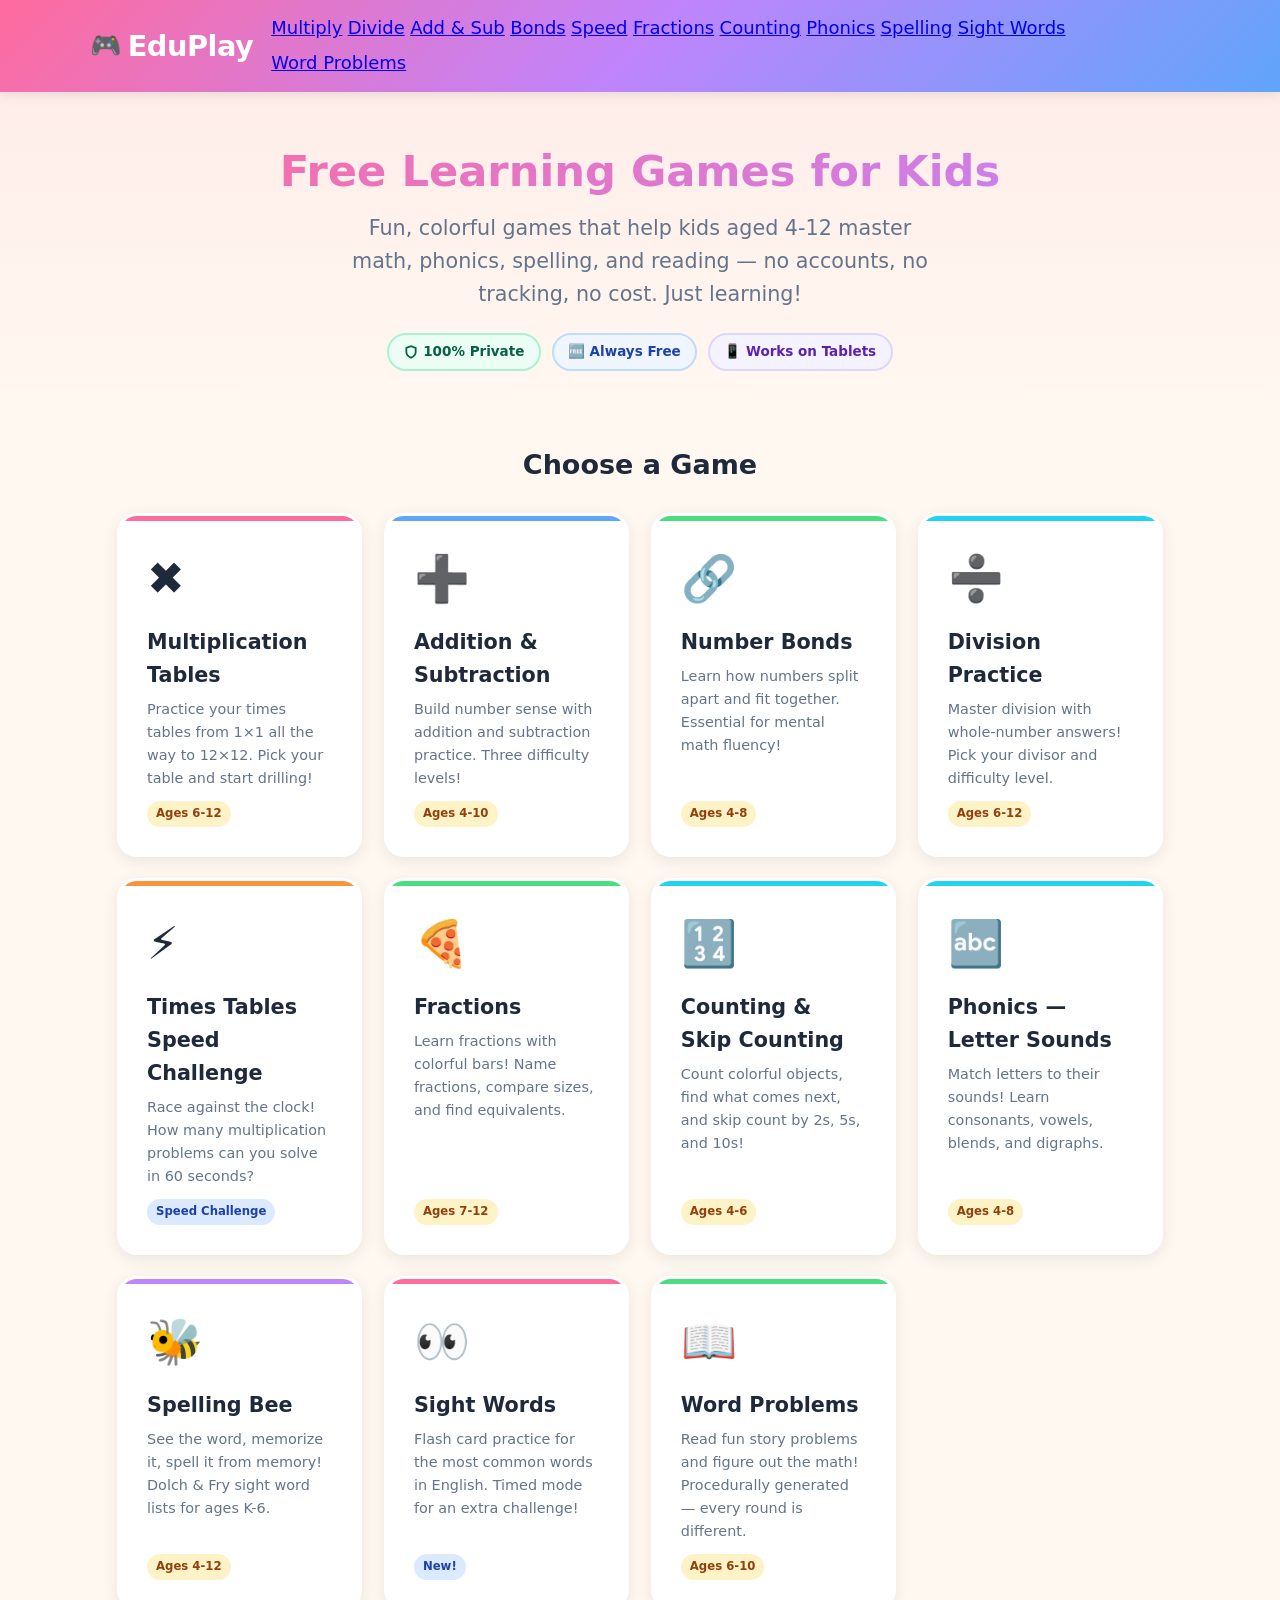
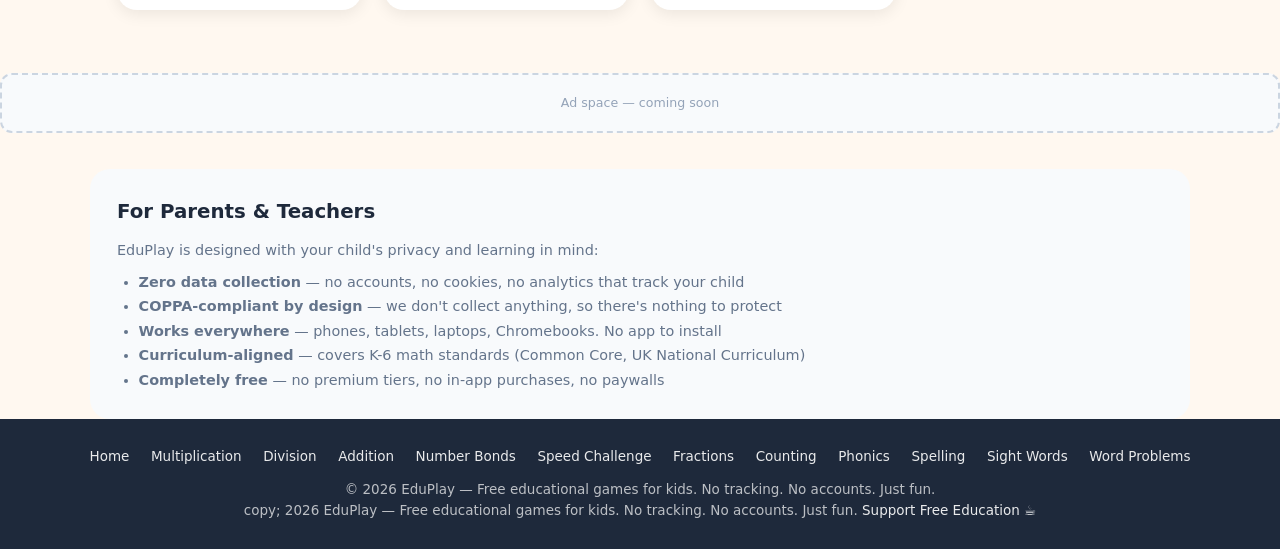
==== index.html @ c503e466 "Add GoatCounter analytics tracking to all 12 pages" ====
<!DOCTYPE html>
<html lang="en">
<head>
  <meta charset="UTF-8">
  <meta name="viewport" content="width=device-width, initial-scale=1.0">
  <title>EduPlay — Free Math Games for Kids | No Tracking, No Accounts</title>
  <meta name="description" content="Free educational games for kids ages 4-12. Math, phonics, spelling, sight words &amp; more. No accounts, no tracking, no ads — 100% private and COPPA-safe.">
  <meta name="keywords" content="math games, kids math, multiplication games, addition games, number bonds, phonics games, spelling games, sight words, free educational games, COPPA safe, no tracking">
  <meta property="og:title" content="EduPlay — Free Math Games for Kids">
  <meta property="og:description" content="Fun, free math games for ages 4-12. No accounts, no tracking. Just learning!">
  <meta property="og:type" content="website">
  <meta property="og:url" content="https://dannycranmer.github.io/eduplay/">
  <link rel="icon" type="image/svg+xml" href="favicon.svg">
  <link rel="canonical" href="https://dannycranmer.github.io/eduplay/">
  <link rel="stylesheet" href="css/style.css">
  <script type="application/ld+json">
  {
    "@context": "https://schema.org",
    "@type": "WebApplication",
    "name": "EduPlay",
    "description": "Free educational math games for kids ages 4-12. No tracking, no accounts.",
    "url": "https://dannycranmer.github.io/eduplay/",
    "applicationCategory": "EducationalApplication",
    "audience": {
      "@type": "EducationalAudience",
      "educationalRole": "student",
      "suggestedMinAge": 4,
      "suggestedMaxAge": 12
    },
    "offers": {
      "@type": "Offer",
      "price": "0",
      "priceCurrency": "USD"
    },
    "isAccessibleForFree": true
  }
  </script>
</head>
<body>
  <header>
    <div class="nav-inner">
      <a href="index.html" class="logo"><span class="logo-icon">🎮</span> EduPlay</a>
      <button class="hamburger" aria-label="Menu">
        <span></span><span></span><span></span>
      </button>
      <div class="nav-links">
        <a href="multiplication.html">Multiply</a>
        <a href="division.html">Divide</a>
        <a href="addition.html">Add &amp; Sub</a>
        <a href="number-bonds.html">Bonds</a>
        <a href="times-tables.html">Speed</a>
        <a href="fractions.html">Fractions</a>
        <a href="counting.html">Counting</a>
        <a href="phonics.html">Phonics</a>
        <a href="spelling.html">Spelling</a>
        <a href="sight-words.html">Sight Words</a>
        <a href="word-problems.html">Word Problems</a>
      </div>
    </div>
  </header>

  <main>
    <section class="hero">
      <h1>Free Learning Games for Kids</h1>
      <p>Fun, colorful games that help kids aged 4-12 master math, phonics, spelling, and reading — no accounts, no tracking, no cost. Just learning!</p>
      <div class="hero-badges">
        <span class="badge badge-green">
          <svg width="14" height="14" viewBox="0 0 24 24" fill="none" stroke="currentColor" stroke-width="3" stroke-linecap="round"><path d="M12 22s8-4 8-10V5l-8-3-8 3v7c0 6 8 10 8 10z"/></svg>
          100% Private
        </span>
        <span class="badge badge-blue">🆓 Always Free</span>
        <span class="badge badge-purple">📱 Works on Tablets</span>
      </div>
    </section>

    <section class="section">
      <h2 class="section-title">Choose a Game</h2>
      <div class="game-grid">
        <a href="multiplication.html" class="game-card" data-color="pink">
          <div class="game-card-icon">✖️</div>
          <h3>Multiplication Tables</h3>
          <p>Practice your times tables from 1×1 all the way to 12×12. Pick your table and start drilling!</p>
          <span class="game-card-tag tag-ages">Ages 6-12</span>
        </a>
        <a href="addition.html" class="game-card" data-color="blue">
          <div class="game-card-icon">➕</div>
          <h3>Addition &amp; Subtraction</h3>
          <p>Build number sense with addition and subtraction practice. Three difficulty levels!</p>
          <span class="game-card-tag tag-ages">Ages 4-10</span>
        </a>
        <a href="number-bonds.html" class="game-card" data-color="green">
          <div class="game-card-icon">🔗</div>
          <h3>Number Bonds</h3>
          <p>Learn how numbers split apart and fit together. Essential for mental math fluency!</p>
          <span class="game-card-tag tag-ages">Ages 4-8</span>
        </a>
        <a href="division.html" class="game-card" data-color="cyan">
          <div class="game-card-icon">➗</div>
          <h3>Division Practice</h3>
          <p>Master division with whole-number answers! Pick your divisor and difficulty level.</p>
          <span class="game-card-tag tag-ages">Ages 6-12</span>
        </a>
        <a href="times-tables.html" class="game-card" data-color="orange">
          <div class="game-card-icon">⚡</div>
          <h3>Times Tables Speed Challenge</h3>
          <p>Race against the clock! How many multiplication problems can you solve in 60 seconds?</p>
          <span class="game-card-tag tag-new">Speed Challenge</span>
        </a>
        <a href="fractions.html" class="game-card" data-color="green">
          <div class="game-card-icon">🍕</div>
          <h3>Fractions</h3>
          <p>Learn fractions with colorful bars! Name fractions, compare sizes, and find equivalents.</p>
          <span class="game-card-tag tag-ages">Ages 7-12</span>
        </a>
        <a href="counting.html" class="game-card" data-color="cyan">
          <div class="game-card-icon">🔢</div>
          <h3>Counting &amp; Skip Counting</h3>
          <p>Count colorful objects, find what comes next, and skip count by 2s, 5s, and 10s!</p>
          <span class="game-card-tag tag-ages">Ages 4-6</span>
        </a>
        <a href="phonics.html" class="game-card" data-color="cyan">
          <div class="game-card-icon">🔤</div>
          <h3>Phonics — Letter Sounds</h3>
          <p>Match letters to their sounds! Learn consonants, vowels, blends, and digraphs.</p>
          <span class="game-card-tag tag-ages">Ages 4-8</span>
        </a>
        <a href="spelling.html" class="game-card" data-color="purple">
          <div class="game-card-icon">🐝</div>
          <h3>Spelling Bee</h3>
          <p>See the word, memorize it, spell it from memory! Dolch &amp; Fry sight word lists for ages K-6.</p>
          <span class="game-card-tag tag-ages">Ages 4-12</span>
        </a>
        <a href="sight-words.html" class="game-card" data-color="pink">
          <div class="game-card-icon">👀</div>
          <h3>Sight Words</h3>
          <p>Flash card practice for the most common words in English. Timed mode for an extra challenge!</p>
          <span class="game-card-tag tag-new">New!</span>
        </a>
        <a href="word-problems.html" class="game-card" data-color="green">
          <div class="game-card-icon">📖</div>
          <h3>Word Problems</h3>
          <p>Read fun story problems and figure out the math! Procedurally generated — every round is different.</p>
          <span class="game-card-tag tag-ages">Ages 6-10</span>
        </a>
      </div>
    </section>

    <div class="ad-placeholder">Ad space — coming soon</div>

    <section class="section parent-info">
      <h2>For Parents &amp; Teachers</h2>
      <p>EduPlay is designed with your child's privacy and learning in mind:</p>
      <ul>
        <li><strong>Zero data collection</strong> — no accounts, no cookies, no analytics that track your child</li>
        <li><strong>COPPA-compliant by design</strong> — we don't collect anything, so there's nothing to protect</li>
        <li><strong>Works everywhere</strong> — phones, tablets, laptops, Chromebooks. No app to install</li>
        <li><strong>Curriculum-aligned</strong> — covers K-6 math standards (Common Core, UK National Curriculum)</li>
        <li><strong>Completely free</strong> — no premium tiers, no in-app purchases, no paywalls</li>
      </ul>
    </section>
  </main>

  <footer>
    <div class="footer-links">
      <a href="index.html">Home</a>
      <a href="multiplication.html">Multiplication</a>
      <a href="division.html">Division</a>
      <a href="addition.html">Addition</a>
      <a href="number-bonds.html">Number Bonds</a>
      <a href="times-tables.html">Speed Challenge</a>
      <a href="fractions.html">Fractions</a>
      <a href="counting.html">Counting</a>
      <a href="phonics.html">Phonics</a>
      <a href="spelling.html">Spelling</a>
      <a href="sight-words.html">Sight Words</a>
      <a href="word-problems.html">Word Problems</a>
    </div>
    <p><p>&copy; 2026 EduPlay — Free educational games for kids. No tracking. No accounts. Just fun.</p>copy; 2026 EduPlay — Free educational games for kids. No tracking. No accounts. Just fun. <a href="https://buymeacoffee.com/dairylea" target="_blank" rel="noopener">Support Free Education ☕</a></p>
  </footer>

  <script src="js/common.js"></script>
  <script data-goatcounter="https://dairylea.goatcounter.com/count" async src="//gc.zgo.at/count.js"></script>
</body>
</html>
---- css/style.css ----
/* EduPlay — Bright, playful kid-friendly theme */
:root {
  --pink: #FF6B9D;
  --purple: #C084FC;
  --blue: #60A5FA;
  --cyan: #22D3EE;
  --green: #4ADE80;
  --yellow: #FACC15;
  --orange: #FB923C;
  --red: #F87171;
  --bg: #FFF8F0;
  --card-bg: #FFFFFF;
  --text: #1E293B;
  --text-light: #64748B;
  --shadow: 0 4px 16px rgba(0,0,0,0.08);
  --shadow-hover: 0 8px 24px rgba(0,0,0,0.14);
  --radius: 20px;
  --radius-sm: 12px;
}

*, *::before, *::after { box-sizing: border-box; margin: 0; padding: 0; }

html { font-size: 18px; scroll-behavior: smooth; }

body {
  font-family: 'Nunito', 'Segoe UI', system-ui, -apple-system, sans-serif;
  background: var(--bg);
  color: var(--text);
  line-height: 1.6;
  min-height: 100vh;
  display: flex;
  flex-direction: column;
  -webkit-text-size-adjust: 100%;
}

/* ===== HEADER / NAV ===== */
header {
  background: linear-gradient(135deg, var(--pink), var(--purple), var(--blue));
  padding: 0.8rem 1.5rem;
  position: sticky;
  top: 0;
  z-index: 100;
  box-shadow: 0 2px 12px rgba(0,0,0,0.1);
}

.nav-inner {
  max-width: 1100px;
  margin: 0 auto;
  display: flex;
  align-items: center;
  justify-content: space-between;
  gap: 1rem;
}

.logo {
  font-size: 1.6rem;
  font-weight: 800;
  color: #fff;
  text-decoration: none;
  letter-spacing: -0.5px;
  display: flex;
  align-items: center;
  gap: 0.4rem;
}

.logo-icon { font-size: 1.4rem; }

nav a {
  color: rgba(255,255,255,0.9);
  text-decoration: none;
  font-weight: 700;
  font-size: 0.9rem;
  padding: 0.4rem 0.8rem;
  border-radius: var(--radius-sm);
  transition: background 0.2s, color 0.2s;
}

nav a:hover, nav a.active {
  background: rgba(255,255,255,0.2);
  color: #fff;
}

.nav-links { display: flex; gap: 0.3rem; flex-wrap: wrap; }

/* Mobile hamburger */
.hamburger { display: none; background: none; border: none; cursor: pointer; padding: 0.5rem; }
.hamburger span { display: block; width: 26px; height: 3px; background: #fff; border-radius: 3px; margin: 5px 0; transition: 0.3s; }

/* ===== PRIVACY BADGE ===== */
.privacy-badge {
  display: inline-flex;
  align-items: center;
  gap: 0.4rem;
  background: #ECFDF5;
  color: #065F46;
  font-size: 0.75rem;
  font-weight: 700;
  padding: 0.3rem 0.8rem;
  border-radius: 999px;
  border: 2px solid #A7F3D0;
}

.privacy-badge svg { width: 16px; height: 16px; }

/* ===== HERO ===== */
.hero {
  text-align: center;
  padding: 3rem 1.5rem 2rem;
  background: linear-gradient(180deg, rgba(255,107,157,0.08) 0%, transparent 100%);
}

.hero h1 {
  font-size: 2.4rem;
  font-weight: 900;
  line-height: 1.2;
  margin-bottom: 0.8rem;
  background: linear-gradient(135deg, var(--pink), var(--purple));
  -webkit-background-clip: text;
  -webkit-text-fill-color: transparent;
  background-clip: text;
}

.hero p {
  font-size: 1.15rem;
  color: var(--text-light);
  max-width: 600px;
  margin: 0 auto 1.2rem;
}

.hero-badges {
  display: flex;
  justify-content: center;
  gap: 0.6rem;
  flex-wrap: wrap;
}

.badge {
  display: inline-flex;
  align-items: center;
  gap: 0.3rem;
  font-size: 0.75rem;
  font-weight: 700;
  padding: 0.35rem 0.8rem;
  border-radius: 999px;
}

.badge-green { background: #ECFDF5; color: #065F46; border: 2px solid #A7F3D0; }
.badge-blue { background: #EFF6FF; color: #1E40AF; border: 2px solid #BFDBFE; }
.badge-purple { background: #F5F3FF; color: #5B21B6; border: 2px solid #DDD6FE; }

/* ===== GAME GRID ===== */
.section { max-width: 1100px; margin: 0 auto; padding: 2rem 1.5rem; }

.section-title {
  font-size: 1.5rem;
  font-weight: 800;
  text-align: center;
  margin-bottom: 1.5rem;
}

.game-grid {
  display: grid;
  grid-template-columns: repeat(auto-fill, minmax(240px, 1fr));
  gap: 1.2rem;
}

.game-card {
  background: var(--card-bg);
  border-radius: var(--radius);
  padding: 1.5rem;
  text-decoration: none;
  color: var(--text);
  box-shadow: var(--shadow);
  transition: transform 0.2s, box-shadow 0.2s;
  display: flex;
  flex-direction: column;
  border: 3px solid transparent;
  position: relative;
  overflow: hidden;
}

.game-card:hover {
  transform: translateY(-4px);
  box-shadow: var(--shadow-hover);
}

.game-card::before {
  content: '';
  position: absolute;
  top: 0; left: 0; right: 0;
  height: 5px;
}

.game-card[data-color="pink"]::before { background: var(--pink); }
.game-card[data-color="purple"]::before { background: var(--purple); }
.game-card[data-color="blue"]::before { background: var(--blue); }
.game-card[data-color="green"]::before { background: var(--green); }
.game-card[data-color="orange"]::before { background: var(--orange); }
.game-card[data-color="cyan"]::before { background: var(--cyan); }

.game-card-icon {
  font-size: 2.5rem;
  margin-bottom: 0.6rem;
}

.game-card h3 {
  font-size: 1.15rem;
  font-weight: 800;
  margin-bottom: 0.3rem;
}

.game-card p {
  font-size: 0.8rem;
  color: var(--text-light);
  flex: 1;
}

.game-card-tag {
  display: inline-block;
  font-size: 0.65rem;
  font-weight: 700;
  padding: 0.2rem 0.5rem;
  border-radius: 999px;
  margin-top: 0.6rem;
  width: fit-content;
}

.tag-ages { background: #FEF3C7; color: #92400E; }
.tag-new { background: #DBEAFE; color: #1E40AF; }

/* ===== GAME PAGE LAYOUT ===== */
.game-container {
  max-width: 700px;
  margin: 0 auto;
  padding: 1.5rem;
  flex: 1;
}

.game-header {
  text-align: center;
  margin-bottom: 1.5rem;
}

.game-header h1 {
  font-size: 1.8rem;
  font-weight: 900;
  margin-bottom: 0.3rem;
}

.game-header p {
  color: var(--text-light);
  font-size: 0.9rem;
}

/* Difficulty selector */
.difficulty-selector {
  display: flex;
  justify-content: center;
  gap: 0.5rem;
  margin-bottom: 1.5rem;
  flex-wrap: wrap;
}

.diff-btn {
  padding: 0.6rem 1.2rem;
  border: 3px solid #E2E8F0;
  border-radius: var(--radius-sm);
  background: #fff;
  font-family: inherit;
  font-size: 0.85rem;
  font-weight: 700;
  cursor: pointer;
  transition: all 0.2s;
  min-width: 100px;
  text-align: center;
}

.diff-btn:hover { border-color: var(--purple); }

.diff-btn.active {
  background: var(--purple);
  color: #fff;
  border-color: var(--purple);
}

.diff-btn.active-green { background: var(--green); border-color: var(--green); color: #fff; }
.diff-btn.active-blue { background: var(--blue); border-color: var(--blue); color: #fff; }
.diff-btn.active-orange { background: var(--orange); border-color: var(--orange); color: #fff; }

/* Score bar */
.score-bar {
  display: flex;
  justify-content: center;
  gap: 1.5rem;
  margin-bottom: 1.5rem;
  font-weight: 700;
  font-size: 1rem;
}

.score-correct { color: #16A34A; }
.score-wrong { color: #DC2626; }
.score-streak { color: var(--purple); }
.score-timer { color: var(--orange); }

/* Question area */
.question-area {
  background: var(--card-bg);
  border-radius: var(--radius);
  padding: 2rem;
  text-align: center;
  box-shadow: var(--shadow);
  margin-bottom: 1.5rem;
}

.question-text {
  font-size: 2.2rem;
  font-weight: 900;
  margin-bottom: 1.2rem;
  min-height: 3rem;
}

/* Answer input */
.answer-input {
  font-family: inherit;
  font-size: 2rem;
  font-weight: 800;
  text-align: center;
  width: 140px;
  padding: 0.5rem;
  border: 3px solid #E2E8F0;
  border-radius: var(--radius-sm);
  outline: none;
  transition: border-color 0.2s;
}

.answer-input:focus { border-color: var(--purple); }
.answer-input.correct { border-color: var(--green); background: #F0FDF4; }
.answer-input.wrong { border-color: var(--red); background: #FEF2F2; }

/* Answer choices (for multiple choice games) */
.answer-choices {
  display: grid;
  grid-template-columns: 1fr 1fr;
  gap: 0.8rem;
  max-width: 400px;
  margin: 0 auto;
}

.choice-btn {
  padding: 1rem;
  border: 3px solid #E2E8F0;
  border-radius: var(--radius-sm);
  background: #fff;
  font-family: inherit;
  font-size: 1.3rem;
  font-weight: 800;
  cursor: pointer;
  transition: all 0.15s;
  min-height: 60px;
  display: flex;
  align-items: center;
  justify-content: center;
}

.choice-btn:hover { border-color: var(--purple); transform: scale(1.03); }
.choice-btn:active { transform: scale(0.97); }
.choice-btn.correct { background: #DCFCE7; border-color: var(--green); }
.choice-btn.wrong { background: #FEE2E2; border-color: var(--red); }

/* Feedback overlay */
.feedback {
  font-size: 1.3rem;
  font-weight: 800;
  margin-top: 1rem;
  min-height: 2rem;
  transition: opacity 0.2s;
}

.feedback-correct { color: #16A34A; }
.feedback-wrong { color: #DC2626; }

/* Primary action buttons */
.btn {
  display: inline-flex;
  align-items: center;
  justify-content: center;
  gap: 0.4rem;
  padding: 0.8rem 1.8rem;
  border: none;
  border-radius: var(--radius-sm);
  font-family: inherit;
  font-size: 1rem;
  font-weight: 700;
  cursor: pointer;
  transition: all 0.2s;
  text-decoration: none;
}

.btn-primary {
  background: linear-gradient(135deg, var(--pink), var(--purple));
  color: #fff;
  box-shadow: 0 4px 12px rgba(192,132,252,0.3);
}

.btn-primary:hover { transform: translateY(-2px); box-shadow: 0 6px 16px rgba(192,132,252,0.4); }

.btn-secondary {
  background: #F1F5F9;
  color: var(--text);
}

.btn-secondary:hover { background: #E2E8F0; }

.btn-lg { padding: 1rem 2.2rem; font-size: 1.15rem; border-radius: var(--radius); }

.btn-group {
  display: flex;
  gap: 0.8rem;
  justify-content: center;
  flex-wrap: wrap;
  margin-top: 1.2rem;
}

/* Start screen */
.start-screen {
  text-align: center;
  padding: 2rem 0;
}

.start-screen h2 {
  font-size: 1.4rem;
  margin-bottom: 0.8rem;
}

.start-screen p {
  color: var(--text-light);
  margin-bottom: 1.5rem;
}

/* Results screen */
.results-screen {
  text-align: center;
  padding: 2rem;
  background: var(--card-bg);
  border-radius: var(--radius);
  box-shadow: var(--shadow);
}

.results-screen h2 {
  font-size: 1.6rem;
  font-weight: 900;
  margin-bottom: 0.5rem;
}

.results-emoji {
  font-size: 3rem;
  margin-bottom: 0.5rem;
}

.results-stats {
  display: grid;
  grid-template-columns: repeat(auto-fit, minmax(120px, 1fr));
  gap: 1rem;
  margin: 1.2rem 0;
}

.stat-card {
  background: #F8FAFC;
  border-radius: var(--radius-sm);
  padding: 0.8rem;
}

.stat-value {
  font-size: 1.8rem;
  font-weight: 900;
  color: var(--purple);
}

.stat-label {
  font-size: 0.7rem;
  color: var(--text-light);
  font-weight: 600;
  text-transform: uppercase;
}

/* Number Bonds visual */
.bond-visual {
  display: flex;
  align-items: center;
  justify-content: center;
  gap: 0.8rem;
  margin-bottom: 1rem;
}

.bond-circle {
  width: 70px;
  height: 70px;
  border-radius: 50%;
  display: flex;
  align-items: center;
  justify-content: center;
  font-size: 1.6rem;
  font-weight: 900;
  border: 3px solid;
}

.bond-total { background: #F5F3FF; border-color: var(--purple); color: var(--purple); }
.bond-part { background: #EFF6FF; border-color: var(--blue); color: var(--blue); }
.bond-unknown { background: #FEF3C7; border-color: var(--yellow); color: var(--orange); }
.bond-plus { font-size: 1.4rem; font-weight: 900; color: var(--text-light); }
.bond-equals { font-size: 1.4rem; font-weight: 900; color: var(--text-light); }

/* Progress bar */
.progress-bar {
  width: 100%;
  height: 12px;
  background: #E2E8F0;
  border-radius: 999px;
  overflow: hidden;
  margin-bottom: 1.2rem;
}

.progress-fill {
  height: 100%;
  background: linear-gradient(90deg, var(--green), var(--cyan));
  border-radius: 999px;
  transition: width 0.3s ease;
}

/* ===== AD PLACEHOLDER ===== */
.ad-placeholder {
  background: #F8FAFC;
  border: 2px dashed #CBD5E1;
  border-radius: var(--radius-sm);
  padding: 1rem;
  text-align: center;
  color: #94A3B8;
  font-size: 0.7rem;
  margin: 1.5rem 0;
}

/* ===== PARENT INFO ===== */
.parent-info {
  background: #F8FAFC;
  border-radius: var(--radius);
  padding: 1.5rem;
  margin-top: 2rem;
}

.parent-info h2 {
  font-size: 1.1rem;
  font-weight: 800;
  margin-bottom: 0.6rem;
}

.parent-info p, .parent-info li {
  font-size: 0.8rem;
  color: var(--text-light);
  line-height: 1.7;
}

.parent-info ul { padding-left: 1.2rem; margin-top: 0.4rem; }

/* ===== FOOTER ===== */
footer {
  background: #1E293B;
  color: rgba(255,255,255,0.7);
  text-align: center;
  padding: 1.5rem;
  margin-top: auto;
  font-size: 0.75rem;
}

footer a { color: rgba(255,255,255,0.9); text-decoration: none; }
footer a:hover { text-decoration: underline; }

.footer-links { display: flex; justify-content: center; gap: 1.2rem; margin-bottom: 0.6rem; flex-wrap: wrap; }

/* ===== ANIMATIONS ===== */
@keyframes pop {
  0% { transform: scale(0.8); opacity: 0; }
  50% { transform: scale(1.05); }
  100% { transform: scale(1); opacity: 1; }
}

@keyframes shake {
  0%, 100% { transform: translateX(0); }
  25% { transform: translateX(-8px); }
  75% { transform: translateX(8px); }
}

@keyframes slideUp {
  from { transform: translateY(20px); opacity: 0; }
  to { transform: translateY(0); opacity: 1; }
}

.animate-pop { animation: pop 0.3s ease-out; }
.animate-shake { animation: shake 0.3s ease-out; }
.animate-slide-up { animation: slideUp 0.4s ease-out; }

/* ===== RESPONSIVE ===== */
@media (max-width: 768px) {
  html { font-size: 16px; }

  .nav-links { display: none; }
  .nav-links.open {
    display: flex;
    flex-direction: column;
    position: absolute;
    top: 100%;
    left: 0; right: 0;
    background: linear-gradient(135deg, var(--pink), var(--purple));
    padding: 0.8rem;
    box-shadow: 0 4px 12px rgba(0,0,0,0.15);
  }

  .hamburger { display: block; }

  .hero h1 { font-size: 1.8rem; }

  .game-grid { grid-template-columns: 1fr 1fr; gap: 0.8rem; }

  .game-card { padding: 1rem; }
  .game-card-icon { font-size: 2rem; }

  .question-text { font-size: 1.6rem; }
  .answer-input { font-size: 1.5rem; width: 120px; }

  .bond-circle { width: 55px; height: 55px; font-size: 1.2rem; }
}

@media (max-width: 480px) {
  .game-grid { grid-template-columns: 1fr; }

  .hero h1 { font-size: 1.5rem; }

  .question-area { padding: 1.2rem; }
  .question-text { font-size: 1.4rem; }

  .difficulty-selector { gap: 0.3rem; }
  .diff-btn { padding: 0.5rem 0.8rem; font-size: 0.8rem; min-width: 80px; }
}

/* Nunito font import */
@import url('https://fonts.googleapis.com/css2?family=Nunito:wght@600;700;800;900&display=swap');
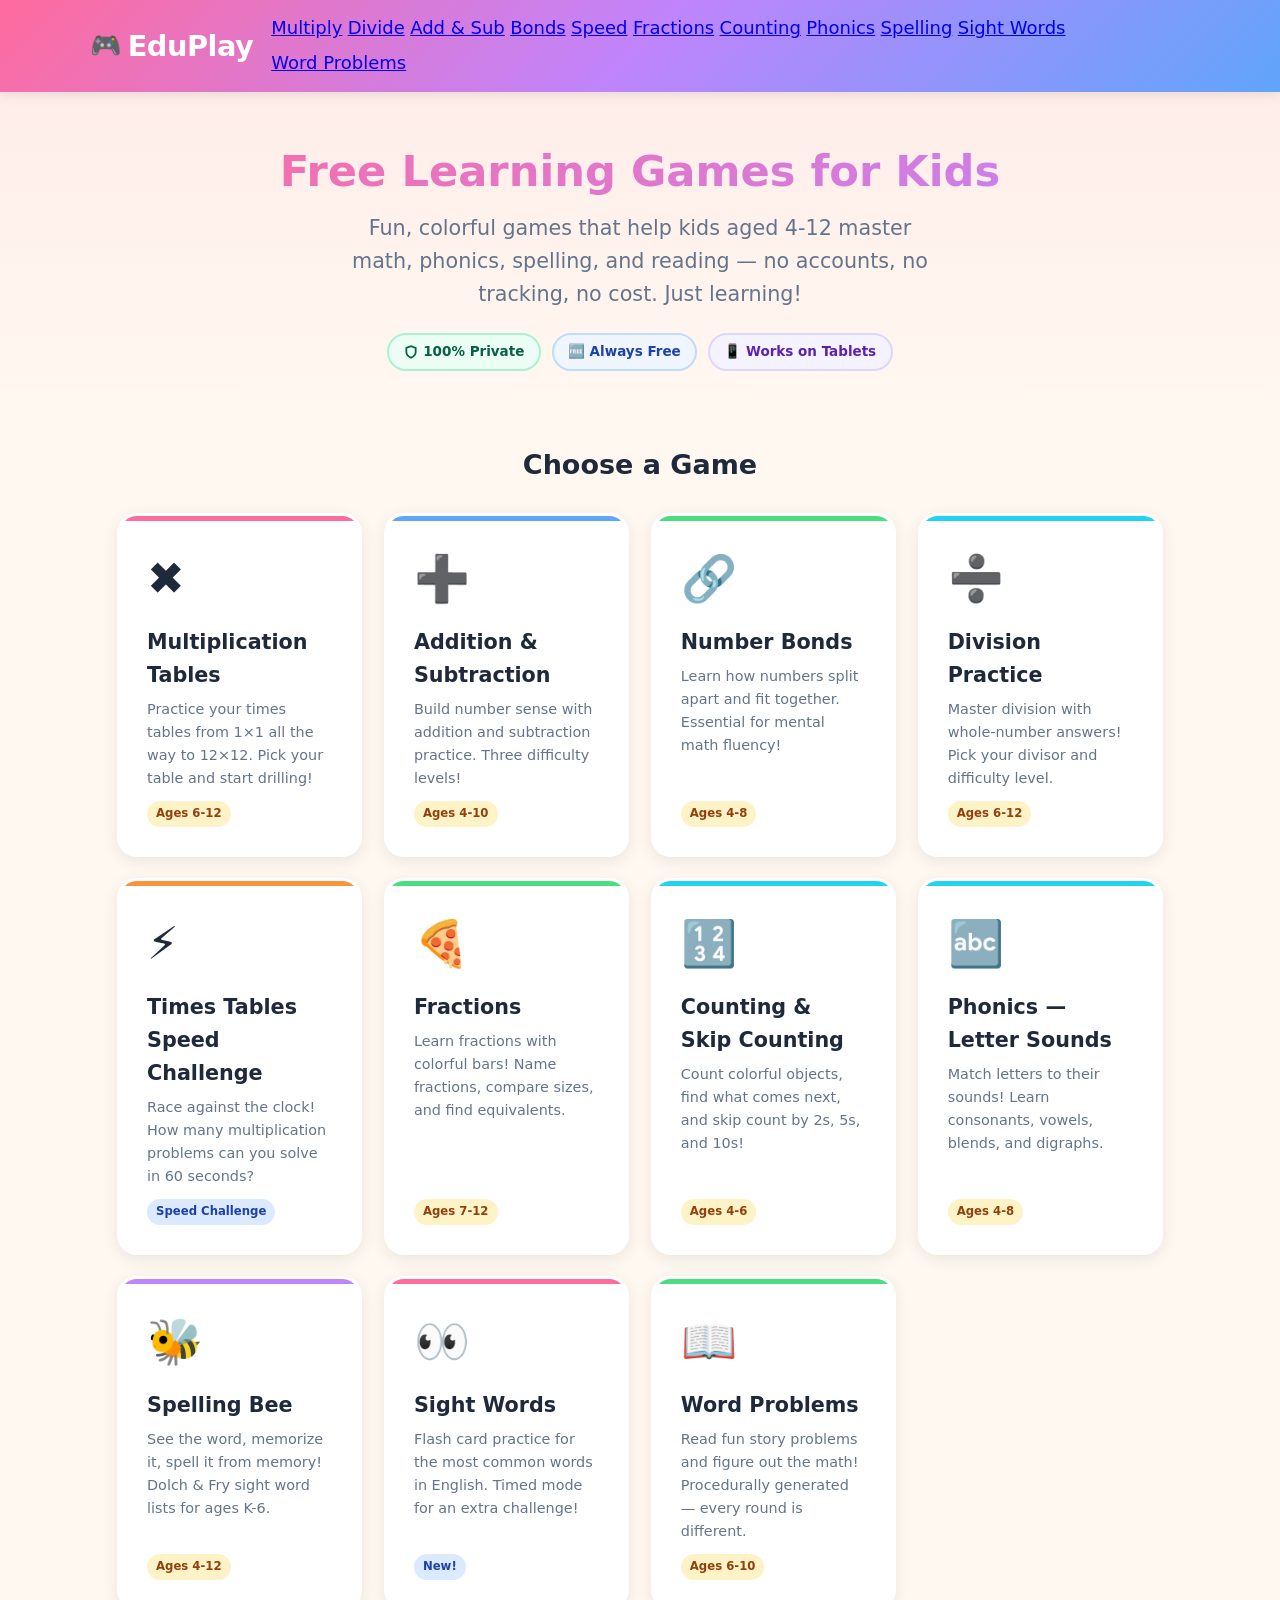
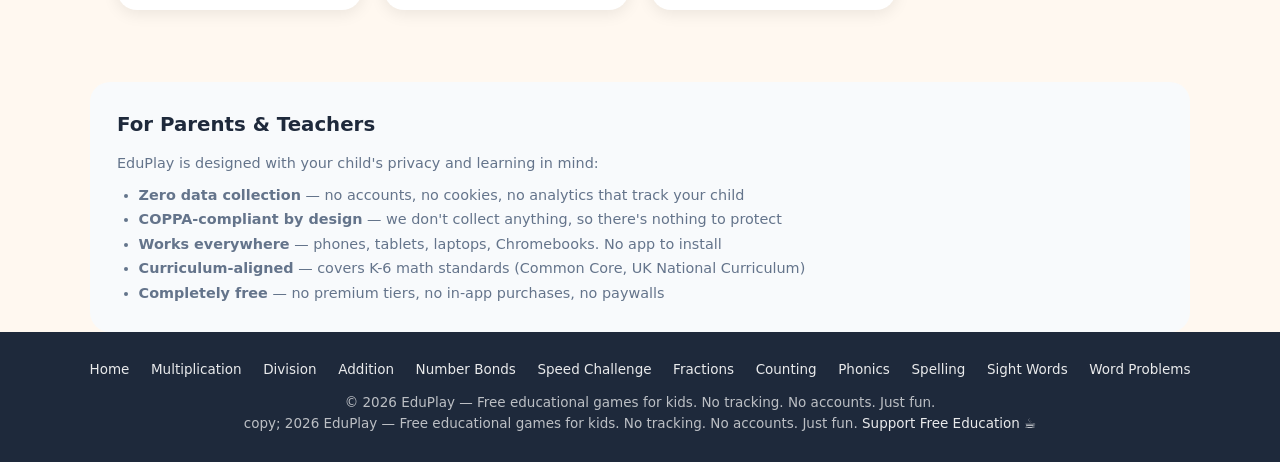
==== commit cd7ee12f: "fix: remove ad placeholder divs from all pages — contradicts no-ads promise" ====
--- a/index.html
+++ b/index.html
@@ -145,7 +145,6 @@
       </div>
     </section>
 
-    <div class="ad-placeholder">Ad space — coming soon</div>
 
     <section class="section parent-info">
       <h2>For Parents &amp; Teachers</h2>
--- a/css/style.css
+++ b/css/style.css
@@ -527,18 +527,6 @@
   transition: width 0.3s ease;
 }
 
-/* ===== AD PLACEHOLDER ===== */
-.ad-placeholder {
-  background: #F8FAFC;
-  border: 2px dashed #CBD5E1;
-  border-radius: var(--radius-sm);
-  padding: 1rem;
-  text-align: center;
-  color: #94A3B8;
-  font-size: 0.7rem;
-  margin: 1.5rem 0;
-}
-
 /* ===== PARENT INFO ===== */
 .parent-info {
   background: #F8FAFC;
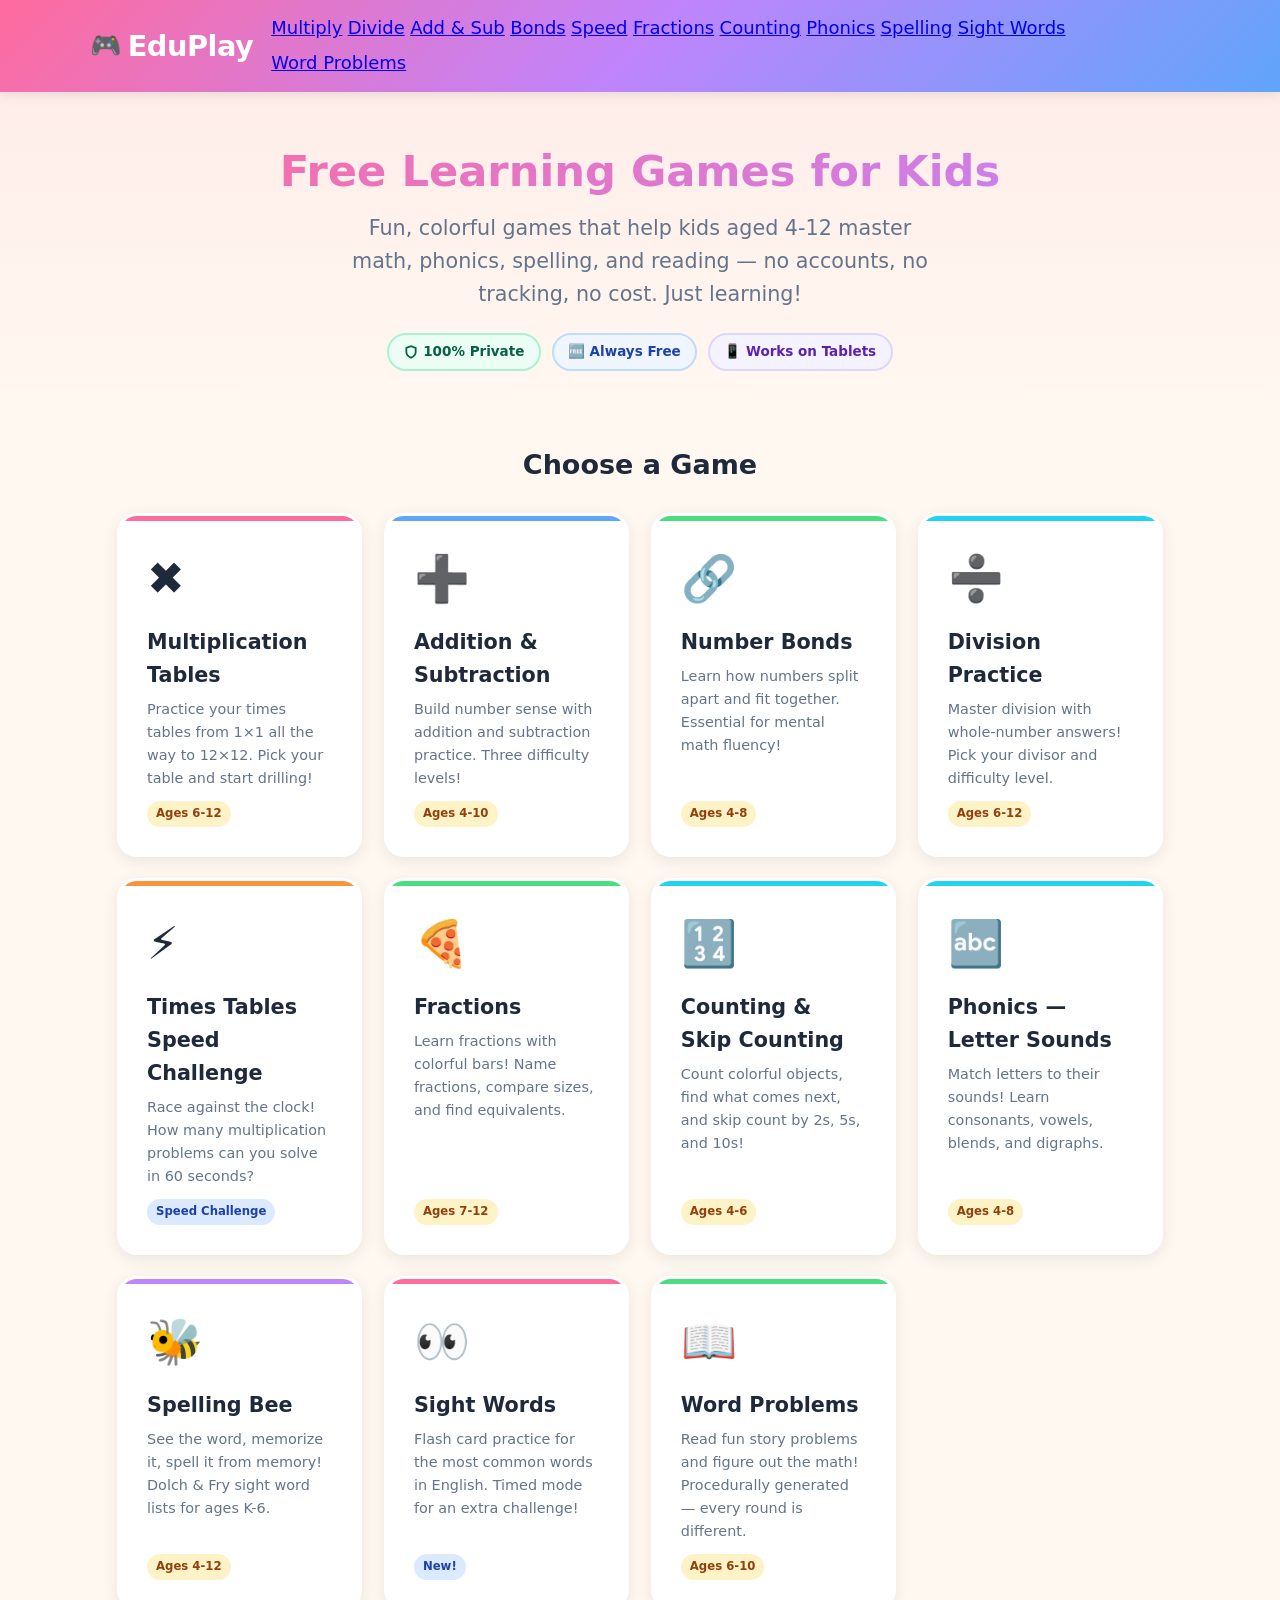
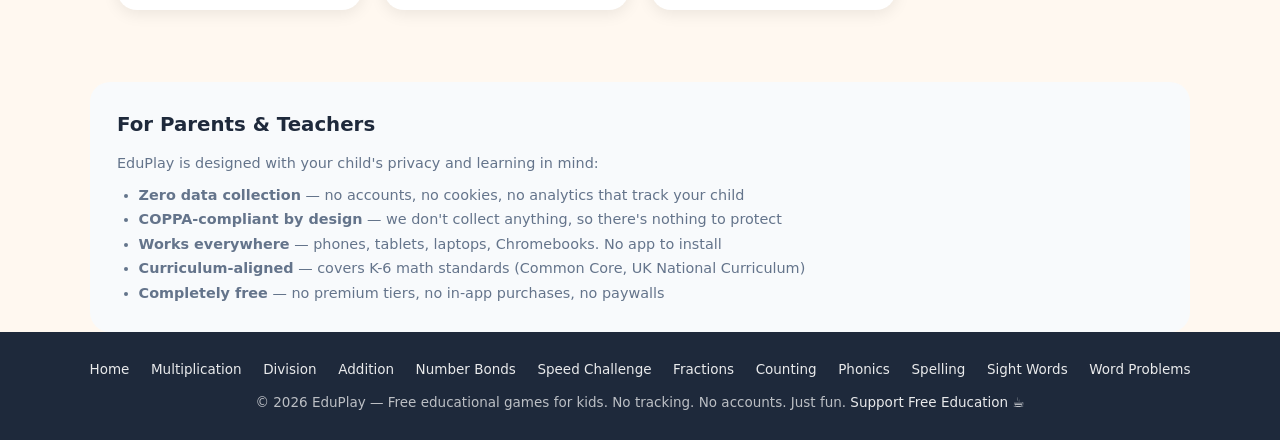
==== commit 57e7b373: "UX: Redesign mobile nav + fix broken footer HTML - Full-screen takeover nav replaces cramped slide-i" ====
--- a/index.html
+++ b/index.html
@@ -58,6 +58,36 @@
       </div>
     </div>
   </header>
+  <div class="nav-overlay"></div>
+  <nav class="mobile-nav" aria-label="Game navigation">
+    <div class="mobile-nav-header">
+      <a href="index.html" class="logo"><span class="logo-icon">🎮</span> EduPlay</a>
+      <button class="mobile-nav-close" aria-label="Close menu">✕</button>
+    </div>
+    <a href="index.html" class="mobile-nav-home">🏠 All Games</a>
+    <div class="mobile-nav-section">
+      <div class="mobile-nav-section-title">🧮 Math Games</div>
+      <div class="mobile-nav-grid">
+        <a href="multiplication.html" class="mobile-nav-item"><span class="mobile-nav-item-icon">✖️</span><span class="mobile-nav-item-label">Multiply</span></a>
+        <a href="division.html" class="mobile-nav-item"><span class="mobile-nav-item-icon">➗</span><span class="mobile-nav-item-label">Divide</span></a>
+        <a href="addition.html" class="mobile-nav-item"><span class="mobile-nav-item-icon">➕</span><span class="mobile-nav-item-label">Add &amp; Sub</span></a>
+        <a href="number-bonds.html" class="mobile-nav-item"><span class="mobile-nav-item-icon">🔗</span><span class="mobile-nav-item-label">Bonds</span></a>
+        <a href="times-tables.html" class="mobile-nav-item"><span class="mobile-nav-item-icon">⚡</span><span class="mobile-nav-item-label">Speed</span></a>
+        <a href="fractions.html" class="mobile-nav-item"><span class="mobile-nav-item-icon">🍕</span><span class="mobile-nav-item-label">Fractions</span></a>
+        <a href="counting.html" class="mobile-nav-item"><span class="mobile-nav-item-icon">🔢</span><span class="mobile-nav-item-label">Counting</span></a>
+        <a href="word-problems.html" class="mobile-nav-item"><span class="mobile-nav-item-icon">📝</span><span class="mobile-nav-item-label">Word Problems</span></a>
+      </div>
+    </div>
+    <div class="mobile-nav-section">
+      <div class="mobile-nav-section-title">📚 Language Arts</div>
+      <div class="mobile-nav-grid">
+        <a href="phonics.html" class="mobile-nav-item"><span class="mobile-nav-item-icon">🔤</span><span class="mobile-nav-item-label">Phonics</span></a>
+        <a href="spelling.html" class="mobile-nav-item"><span class="mobile-nav-item-icon">📖</span><span class="mobile-nav-item-label">Spelling</span></a>
+        <a href="sight-words.html" class="mobile-nav-item"><span class="mobile-nav-item-icon">👁️</span><span class="mobile-nav-item-label">Sight Words</span></a>
+      </div>
+    </div>
+    <div class="mobile-nav-privacy">🛡️ No tracking · No accounts · 100% private</div>
+  </nav>
 
   <main>
     <section class="hero">
@@ -174,7 +204,7 @@
       <a href="sight-words.html">Sight Words</a>
       <a href="word-problems.html">Word Problems</a>
     </div>
-    <p><p>&copy; 2026 EduPlay — Free educational games for kids. No tracking. No accounts. Just fun.</p>copy; 2026 EduPlay — Free educational games for kids. No tracking. No accounts. Just fun. <a href="https://buymeacoffee.com/dairylea" target="_blank" rel="noopener">Support Free Education ☕</a></p>
+    <p>&copy; 2026 EduPlay — Free educational games for kids. No tracking. No accounts. Just fun. <a href="https://buymeacoffee.com/dairylea" target="_blank" rel="noopener">Support Free Education ☕</a></p>
   </footer>
 
   <script src="js/common.js"></script>
--- a/css/style.css
+++ b/css/style.css
@@ -82,9 +82,246 @@
 
 .nav-links { display: flex; gap: 0.3rem; flex-wrap: wrap; }
 
-/* Mobile hamburger */
-.hamburger { display: none; background: none; border: none; cursor: pointer; padding: 0.5rem; }
-.hamburger span { display: block; width: 26px; height: 3px; background: #fff; border-radius: 3px; margin: 5px 0; transition: 0.3s; }
+/* ===== HAMBURGER BUTTON ===== */
+.hamburger {
+  display: none;
+  background: none;
+  border: none;
+  cursor: pointer;
+  padding: 0.6rem;
+  z-index: 301;
+  -webkit-tap-highlight-color: transparent;
+  touch-action: manipulation;
+}
+.hamburger span {
+  display: block;
+  width: 26px;
+  height: 3px;
+  background: #fff;
+  border-radius: 99px;
+  transition: transform 0.4s cubic-bezier(0.68, -0.6, 0.32, 1.6), opacity 0.2s ease;
+  transform-origin: center;
+}
+.hamburger span:nth-child(1) { margin-bottom: 6px; }
+.hamburger span:nth-child(3) { margin-top: 6px; }
+.hamburger.active span:nth-child(1) { transform: translateY(9px) rotate(45deg); }
+.hamburger.active span:nth-child(2) { opacity: 0; transform: scaleX(0); }
+.hamburger.active span:nth-child(3) { transform: translateY(-9px) rotate(-45deg); }
+
+/* ===== MOBILE NAV — FULL-SCREEN TAKEOVER ===== */
+.nav-overlay {
+  position: fixed;
+  inset: 0;
+  z-index: 199;
+  background: rgba(30, 41, 59, 0.5);
+  backdrop-filter: blur(6px);
+  -webkit-backdrop-filter: blur(6px);
+  opacity: 0;
+  pointer-events: none;
+  transition: opacity 0.35s ease;
+}
+.nav-overlay.open {
+  opacity: 1;
+  pointer-events: auto;
+}
+
+.mobile-nav {
+  position: fixed;
+  inset: 0;
+  z-index: 200;
+  background: linear-gradient(160deg, #FFF0F5 0%, #FFF8F0 35%, #F0F7FF 70%, #F0FFF4 100%);
+  overflow-y: auto;
+  overscroll-behavior: contain;
+  -webkit-overflow-scrolling: touch;
+  opacity: 0;
+  visibility: hidden;
+  transform: scale(0.95);
+  transition: opacity 0.3s ease, transform 0.35s cubic-bezier(0.34, 1.56, 0.64, 1), visibility 0s 0.35s;
+  padding: 0 0 2rem;
+  display: flex;
+  flex-direction: column;
+}
+.mobile-nav.open {
+  opacity: 1;
+  visibility: visible;
+  transform: scale(1);
+  transition: opacity 0.3s ease, transform 0.35s cubic-bezier(0.34, 1.56, 0.64, 1), visibility 0s 0s;
+}
+
+/* Floating decorative dots */
+.mobile-nav::before,
+.mobile-nav::after {
+  content: '';
+  position: fixed;
+  border-radius: 50%;
+  pointer-events: none;
+  z-index: -1;
+}
+.mobile-nav::before {
+  width: 200px; height: 200px;
+  top: -40px; right: -40px;
+  background: radial-gradient(circle, rgba(255,107,157,0.15) 0%, transparent 70%);
+}
+.mobile-nav::after {
+  width: 160px; height: 160px;
+  bottom: 60px; left: -30px;
+  background: radial-gradient(circle, rgba(96,165,250,0.15) 0%, transparent 70%);
+}
+
+/* Header bar inside mobile nav */
+.mobile-nav-header {
+  background: linear-gradient(135deg, var(--pink), var(--purple), var(--blue));
+  padding: 1rem 1.2rem;
+  display: flex;
+  align-items: center;
+  justify-content: space-between;
+  flex-shrink: 0;
+  position: sticky;
+  top: 0;
+  z-index: 2;
+}
+.mobile-nav-header .logo {
+  font-size: 1.4rem;
+  font-weight: 800;
+  color: #fff;
+  text-decoration: none;
+  display: flex;
+  align-items: center;
+  gap: 0.4rem;
+}
+.mobile-nav-close {
+  background: rgba(255,255,255,0.25);
+  border: none;
+  border-radius: 50%;
+  width: 44px;
+  height: 44px;
+  display: flex;
+  align-items: center;
+  justify-content: center;
+  cursor: pointer;
+  transition: background 0.2s, transform 0.2s;
+  color: #fff;
+  font-size: 1.3rem;
+  font-weight: 700;
+  -webkit-tap-highlight-color: transparent;
+}
+.mobile-nav-close:hover { background: rgba(255,255,255,0.4); }
+.mobile-nav-close:active { transform: scale(0.9); }
+
+/* "All Games" home link */
+.mobile-nav-home {
+  display: flex;
+  align-items: center;
+  gap: 0.7rem;
+  margin: 1rem 1rem 0.4rem;
+  padding: 1rem 1.2rem;
+  border-radius: 16px;
+  text-decoration: none;
+  color: #fff;
+  font-weight: 800;
+  font-size: 1.05rem;
+  background: linear-gradient(135deg, var(--pink), var(--purple));
+  box-shadow: 0 4px 16px rgba(192,132,252,0.3);
+  transition: transform 0.2s, box-shadow 0.2s;
+  -webkit-tap-highlight-color: transparent;
+}
+.mobile-nav-home:active { transform: scale(0.97); box-shadow: 0 2px 8px rgba(192,132,252,0.2); }
+
+/* Section headings */
+.mobile-nav-section {
+  padding: 0.8rem 1rem 0.2rem;
+}
+.mobile-nav-section-title {
+  font-size: 0.72rem;
+  font-weight: 800;
+  text-transform: uppercase;
+  letter-spacing: 0.1em;
+  color: var(--text-light);
+  margin-bottom: 0.6rem;
+  padding-left: 0.3rem;
+}
+
+/* Nav item grid — single column on phones, 2-col on tablets */
+.mobile-nav-grid {
+  display: grid;
+  grid-template-columns: 1fr;
+  gap: 0.5rem;
+}
+@media (min-width: 400px) {
+  .mobile-nav-grid { grid-template-columns: 1fr 1fr; }
+}
+
+/* Individual nav items — chunky pill buttons */
+.mobile-nav-item {
+  display: flex;
+  align-items: center;
+  gap: 0.8rem;
+  padding: 0.9rem 1rem;
+  border-radius: 14px;
+  text-decoration: none;
+  color: var(--text);
+  font-weight: 700;
+  font-size: 0.95rem;
+  background: var(--card-bg);
+  border: 2.5px solid #F1F5F9;
+  box-shadow: 0 2px 8px rgba(0,0,0,0.04);
+  transition: transform 0.15s, border-color 0.15s, box-shadow 0.15s;
+  -webkit-tap-highlight-color: transparent;
+  min-height: 52px;
+  /* Staggered entrance */
+  opacity: 0;
+  transform: translateY(16px);
+}
+.mobile-nav.open .mobile-nav-item {
+  animation: navBounceIn 0.4s cubic-bezier(0.34, 1.56, 0.64, 1) forwards;
+}
+.mobile-nav-item:nth-child(1) { animation-delay: 0.08s; }
+.mobile-nav-item:nth-child(2) { animation-delay: 0.12s; }
+.mobile-nav-item:nth-child(3) { animation-delay: 0.16s; }
+.mobile-nav-item:nth-child(4) { animation-delay: 0.20s; }
+.mobile-nav-item:nth-child(5) { animation-delay: 0.24s; }
+.mobile-nav-item:nth-child(6) { animation-delay: 0.28s; }
+.mobile-nav-item:nth-child(7) { animation-delay: 0.32s; }
+.mobile-nav-item:nth-child(8) { animation-delay: 0.36s; }
+
+.mobile-nav-item:active {
+  transform: scale(0.96);
+  border-color: var(--purple);
+  box-shadow: 0 2px 12px rgba(192,132,252,0.25);
+}
+.mobile-nav-item.active {
+  border-color: var(--purple);
+  background: linear-gradient(135deg, #F5F3FF, #FDF2F8);
+  box-shadow: 0 2px 12px rgba(192,132,252,0.15);
+}
+.mobile-nav-item-icon {
+  font-size: 1.5rem;
+  line-height: 1;
+  flex-shrink: 0;
+}
+.mobile-nav-item-label { line-height: 1.2; }
+
+/* Privacy badge at bottom */
+.mobile-nav-privacy {
+  display: flex;
+  align-items: center;
+  justify-content: center;
+  gap: 0.4rem;
+  margin: 1.2rem 1rem 0;
+  padding: 0.7rem 1rem;
+  border-radius: 999px;
+  background: #ECFDF5;
+  color: #065F46;
+  font-size: 0.75rem;
+  font-weight: 700;
+  border: 2px solid #A7F3D0;
+  flex-shrink: 0;
+}
+
+@keyframes navBounceIn {
+  from { opacity: 0; transform: translateY(16px) scale(0.95); }
+  to { opacity: 1; transform: translateY(0) scale(1); }
+}
 
 /* ===== PRIVACY BADGE ===== */
 .privacy-badge {
@@ -591,17 +828,6 @@
   html { font-size: 16px; }
 
   .nav-links { display: none; }
-  .nav-links.open {
-    display: flex;
-    flex-direction: column;
-    position: absolute;
-    top: 100%;
-    left: 0; right: 0;
-    background: linear-gradient(135deg, var(--pink), var(--purple));
-    padding: 0.8rem;
-    box-shadow: 0 4px 12px rgba(0,0,0,0.15);
-  }
-
   .hamburger { display: block; }
 
   .hero h1 { font-size: 1.8rem; }
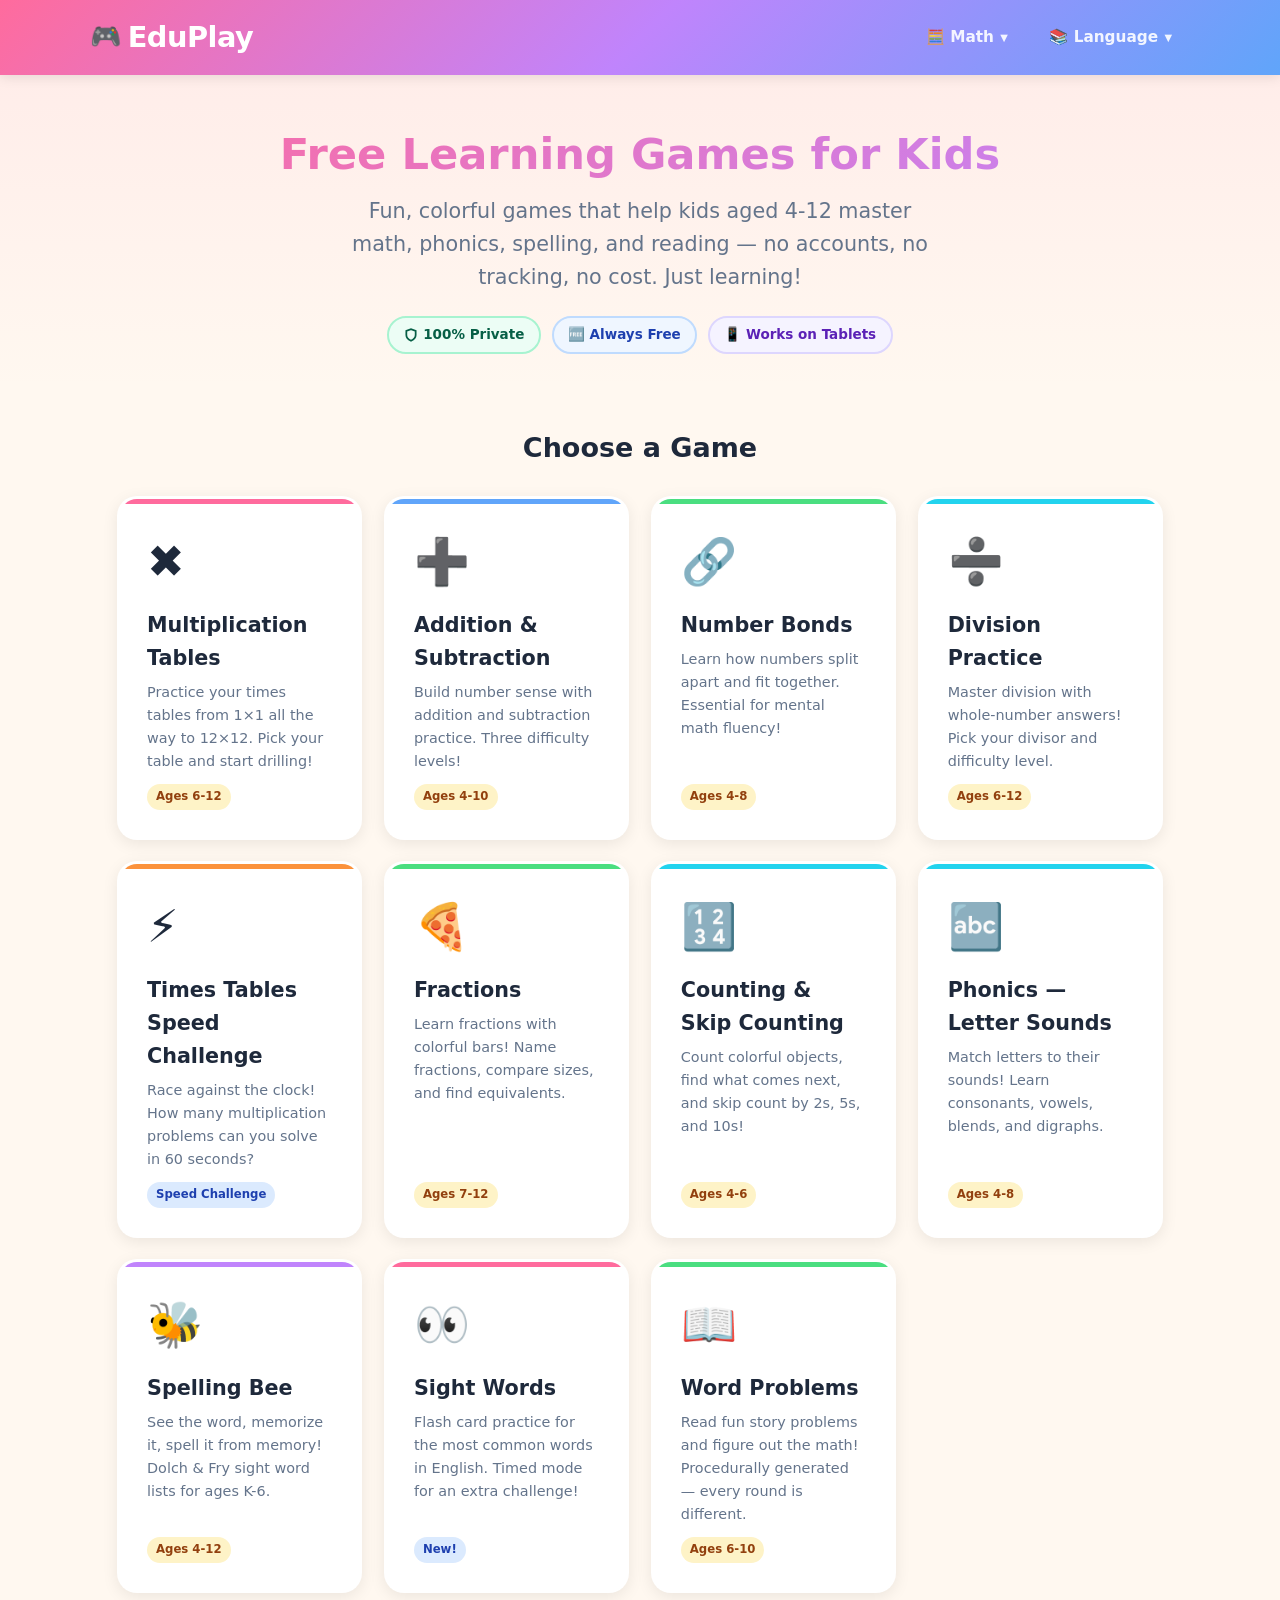
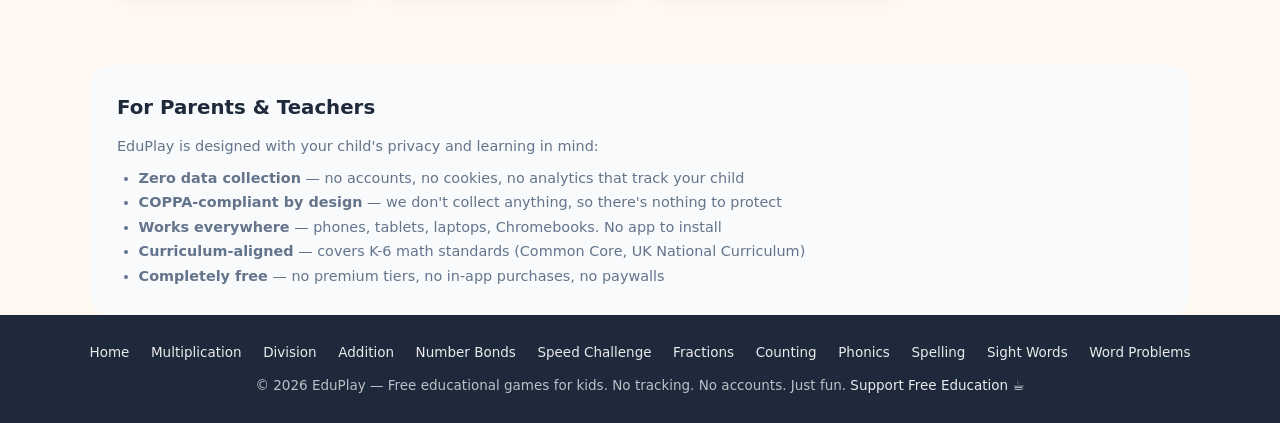
==== commit 876533d9: "Redesign desktop nav: categorized dropdown menus (Math/Language Arts) with icons, smooth animations," ====
--- a/index.html
+++ b/index.html
@@ -44,17 +44,27 @@
         <span></span><span></span><span></span>
       </button>
       <div class="nav-links">
-        <a href="multiplication.html">Multiply</a>
-        <a href="division.html">Divide</a>
-        <a href="addition.html">Add &amp; Sub</a>
-        <a href="number-bonds.html">Bonds</a>
-        <a href="times-tables.html">Speed</a>
-        <a href="fractions.html">Fractions</a>
-        <a href="counting.html">Counting</a>
-        <a href="phonics.html">Phonics</a>
-        <a href="spelling.html">Spelling</a>
-        <a href="sight-words.html">Sight Words</a>
-        <a href="word-problems.html">Word Problems</a>
+        <div class="nav-dropdown">
+          <button class="nav-dropdown-trigger">🧮 Math <span class="dd-arrow">▼</span></button>
+          <div class="nav-dropdown-menu">
+            <a href="multiplication.html" class="nav-dropdown-item"><span class="nav-dropdown-item-icon">✖️</span> Multiply</a>
+            <a href="division.html" class="nav-dropdown-item"><span class="nav-dropdown-item-icon">➗</span> Divide</a>
+            <a href="addition.html" class="nav-dropdown-item"><span class="nav-dropdown-item-icon">➕</span> Add &amp; Sub</a>
+            <a href="number-bonds.html" class="nav-dropdown-item"><span class="nav-dropdown-item-icon">🔗</span> Bonds</a>
+            <a href="times-tables.html" class="nav-dropdown-item"><span class="nav-dropdown-item-icon">⚡</span> Speed</a>
+            <a href="fractions.html" class="nav-dropdown-item"><span class="nav-dropdown-item-icon">🍕</span> Fractions</a>
+            <a href="counting.html" class="nav-dropdown-item"><span class="nav-dropdown-item-icon">🔢</span> Counting</a>
+            <a href="word-problems.html" class="nav-dropdown-item"><span class="nav-dropdown-item-icon">📝</span> Word Problems</a>
+          </div>
+        </div>
+        <div class="nav-dropdown">
+          <button class="nav-dropdown-trigger">📚 Language <span class="dd-arrow">▼</span></button>
+          <div class="nav-dropdown-menu">
+            <a href="phonics.html" class="nav-dropdown-item"><span class="nav-dropdown-item-icon">🔤</span> Phonics</a>
+            <a href="spelling.html" class="nav-dropdown-item"><span class="nav-dropdown-item-icon">📖</span> Spelling</a>
+            <a href="sight-words.html" class="nav-dropdown-item"><span class="nav-dropdown-item-icon">👁️</span> Sight Words</a>
+          </div>
+        </div>
       </div>
     </div>
   </header>
--- a/css/style.css
+++ b/css/style.css
@@ -65,22 +65,132 @@
 
 .logo-icon { font-size: 1.4rem; }
 
-nav a {
+/* Desktop nav links container */
+.nav-links {
+  display: flex;
+  gap: 0.3rem;
+  align-items: center;
+}
+
+/* Dropdown wrapper */
+.nav-dropdown {
+  position: relative;
+}
+
+/* Dropdown trigger button */
+.nav-dropdown-trigger {
   color: rgba(255,255,255,0.9);
   text-decoration: none;
-  font-weight: 700;
-  font-size: 0.9rem;
-  padding: 0.4rem 0.8rem;
+  font-family: inherit;
+  font-weight: 700;
+  font-size: 0.85rem;
+  padding: 0.5rem 1rem;
   border-radius: var(--radius-sm);
   transition: background 0.2s, color 0.2s;
-}
-
-nav a:hover, nav a.active {
+  background: none;
+  border: none;
+  cursor: pointer;
+  display: flex;
+  align-items: center;
+  gap: 0.35rem;
+  white-space: nowrap;
+}
+.nav-dropdown-trigger:hover,
+.nav-dropdown.open .nav-dropdown-trigger {
   background: rgba(255,255,255,0.2);
   color: #fff;
 }
-
-.nav-links { display: flex; gap: 0.3rem; flex-wrap: wrap; }
+.nav-dropdown-trigger.has-active {
+  background: rgba(255,255,255,0.25);
+  color: #fff;
+}
+.nav-dropdown-trigger .dd-arrow {
+  font-size: 0.55rem;
+  transition: transform 0.25s ease;
+  display: inline-block;
+}
+.nav-dropdown.open .dd-arrow {
+  transform: rotate(180deg);
+}
+
+/* Dropdown panel */
+.nav-dropdown-menu {
+  position: absolute;
+  top: calc(100% + 0.5rem);
+  left: 50%;
+  transform: translateX(-50%) translateY(-6px);
+  opacity: 0;
+  visibility: hidden;
+  pointer-events: none;
+  transition: opacity 0.2s ease, transform 0.2s ease, visibility 0s 0.2s;
+  background: #fff;
+  border-radius: 16px;
+  padding: 0.6rem;
+  box-shadow: 0 12px 40px rgba(0,0,0,0.15), 0 2px 8px rgba(0,0,0,0.08);
+  min-width: 200px;
+  z-index: 500;
+  display: grid;
+  gap: 0.25rem;
+}
+.nav-dropdown.open .nav-dropdown-menu {
+  opacity: 1;
+  visibility: visible;
+  pointer-events: auto;
+  transform: translateX(-50%) translateY(0);
+  transition: opacity 0.2s ease, transform 0.2s ease, visibility 0s 0s;
+}
+
+/* Dropdown items */
+.nav-dropdown-item {
+  display: flex;
+  align-items: center;
+  gap: 0.6rem;
+  padding: 0.55rem 0.8rem;
+  border-radius: 10px;
+  text-decoration: none;
+  color: var(--text);
+  font-weight: 700;
+  font-size: 0.82rem;
+  transition: background 0.15s, transform 0.1s;
+  white-space: nowrap;
+}
+.nav-dropdown-item:hover {
+  background: #F5F3FF;
+  transform: translateX(2px);
+}
+.nav-dropdown-item.active {
+  background: linear-gradient(135deg, #F5F3FF, #FDF2F8);
+  color: var(--purple);
+}
+.nav-dropdown-item-icon {
+  font-size: 1.15rem;
+  line-height: 1;
+  flex-shrink: 0;
+  width: 1.4rem;
+  text-align: center;
+}
+
+/* "All Games" direct link in nav */
+.nav-home-link {
+  color: rgba(255,255,255,0.9);
+  text-decoration: none;
+  font-weight: 700;
+  font-size: 0.85rem;
+  padding: 0.5rem 0.8rem;
+  border-radius: var(--radius-sm);
+  transition: background 0.2s, color 0.2s;
+  display: flex;
+  align-items: center;
+  gap: 0.3rem;
+}
+.nav-home-link:hover {
+  background: rgba(255,255,255,0.2);
+  color: #fff;
+}
+.nav-home-link.active {
+  background: rgba(255,255,255,0.3);
+  color: #fff;
+}
 
 /* ===== HAMBURGER BUTTON ===== */
 .hamburger {
@@ -827,7 +937,7 @@
 @media (max-width: 768px) {
   html { font-size: 16px; }
 
-  .nav-links { display: none; }
+  .nav-links { display: none !important; }
   .hamburger { display: block; }
 
   .hero h1 { font-size: 1.8rem; }
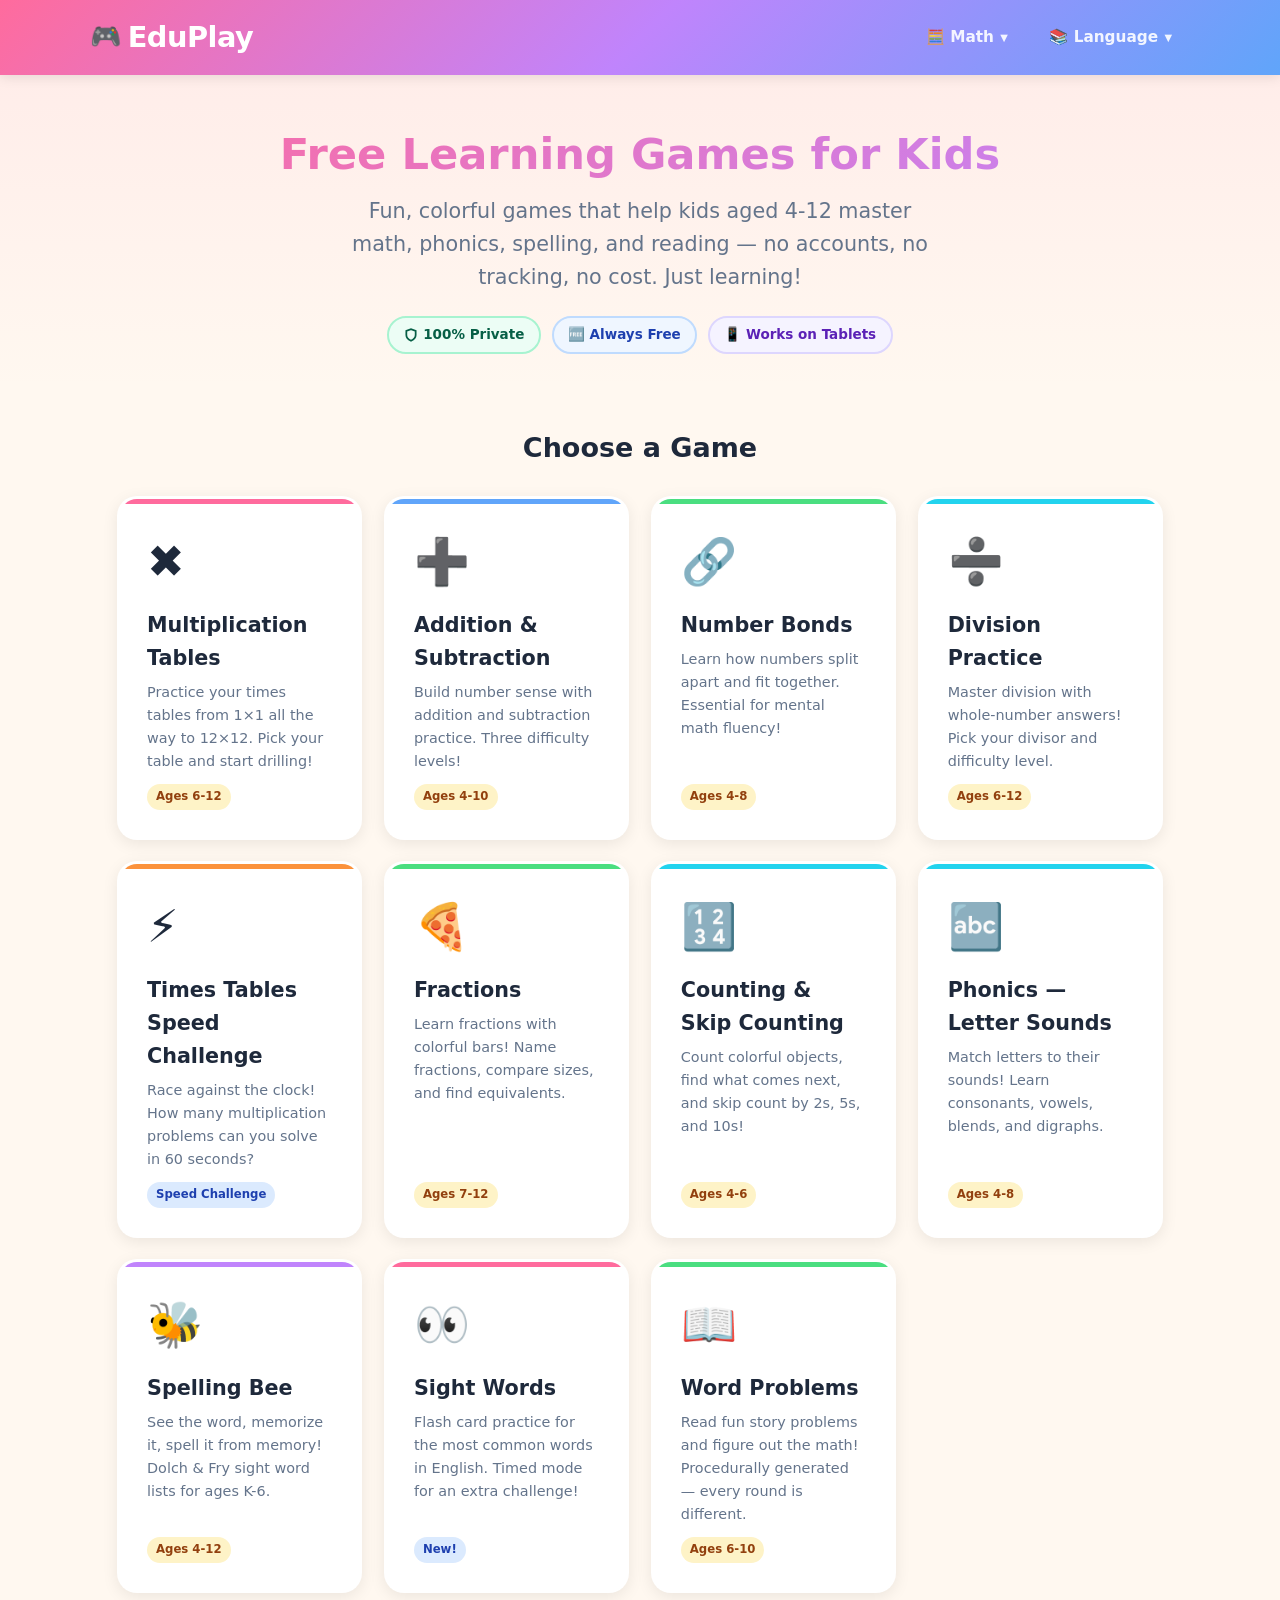
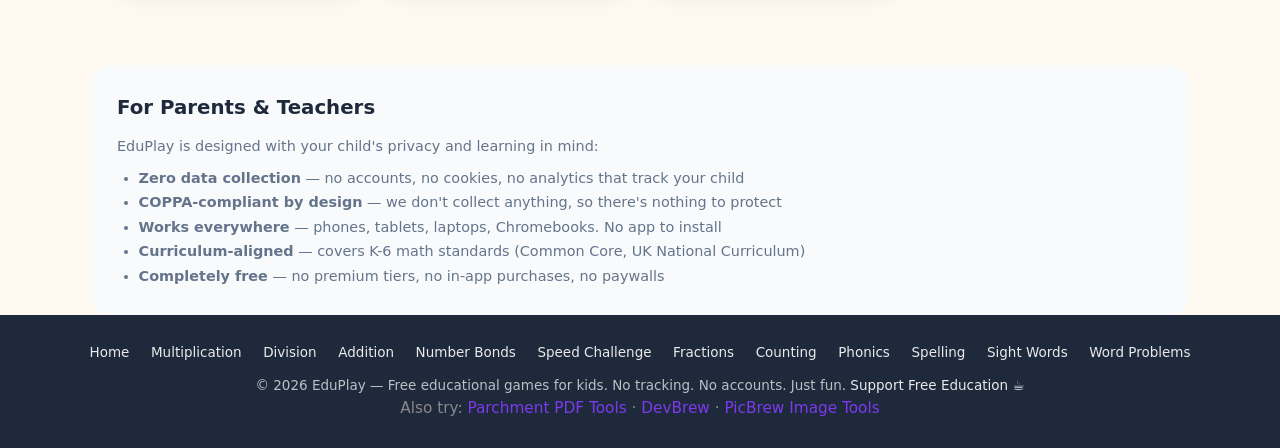
==== commit 54bb32e3: "feat: add cross-links to DevBrew, Parchment, PicBrew in footer" ====
--- a/index.html
+++ b/index.html
@@ -215,6 +215,7 @@
       <a href="word-problems.html">Word Problems</a>
     </div>
     <p>&copy; 2026 EduPlay — Free educational games for kids. No tracking. No accounts. Just fun. <a href="https://buymeacoffee.com/dairylea" target="_blank" rel="noopener">Support Free Education ☕</a></p>
+    <p style="font-size:.85rem;color:#888">Also try: <a href="https://dannycranmer.github.io/parchment/" target="_blank" rel="noopener" style="color:#7c3aed">Parchment PDF Tools</a> · <a href="https://devbrew.org/" target="_blank" rel="noopener" style="color:#7c3aed">DevBrew</a> · <a href="https://dannycranmer.github.io/imagetoolkit/" target="_blank" rel="noopener" style="color:#7c3aed">PicBrew Image Tools</a></p>
   </footer>
 
   <script src="js/common.js"></script>
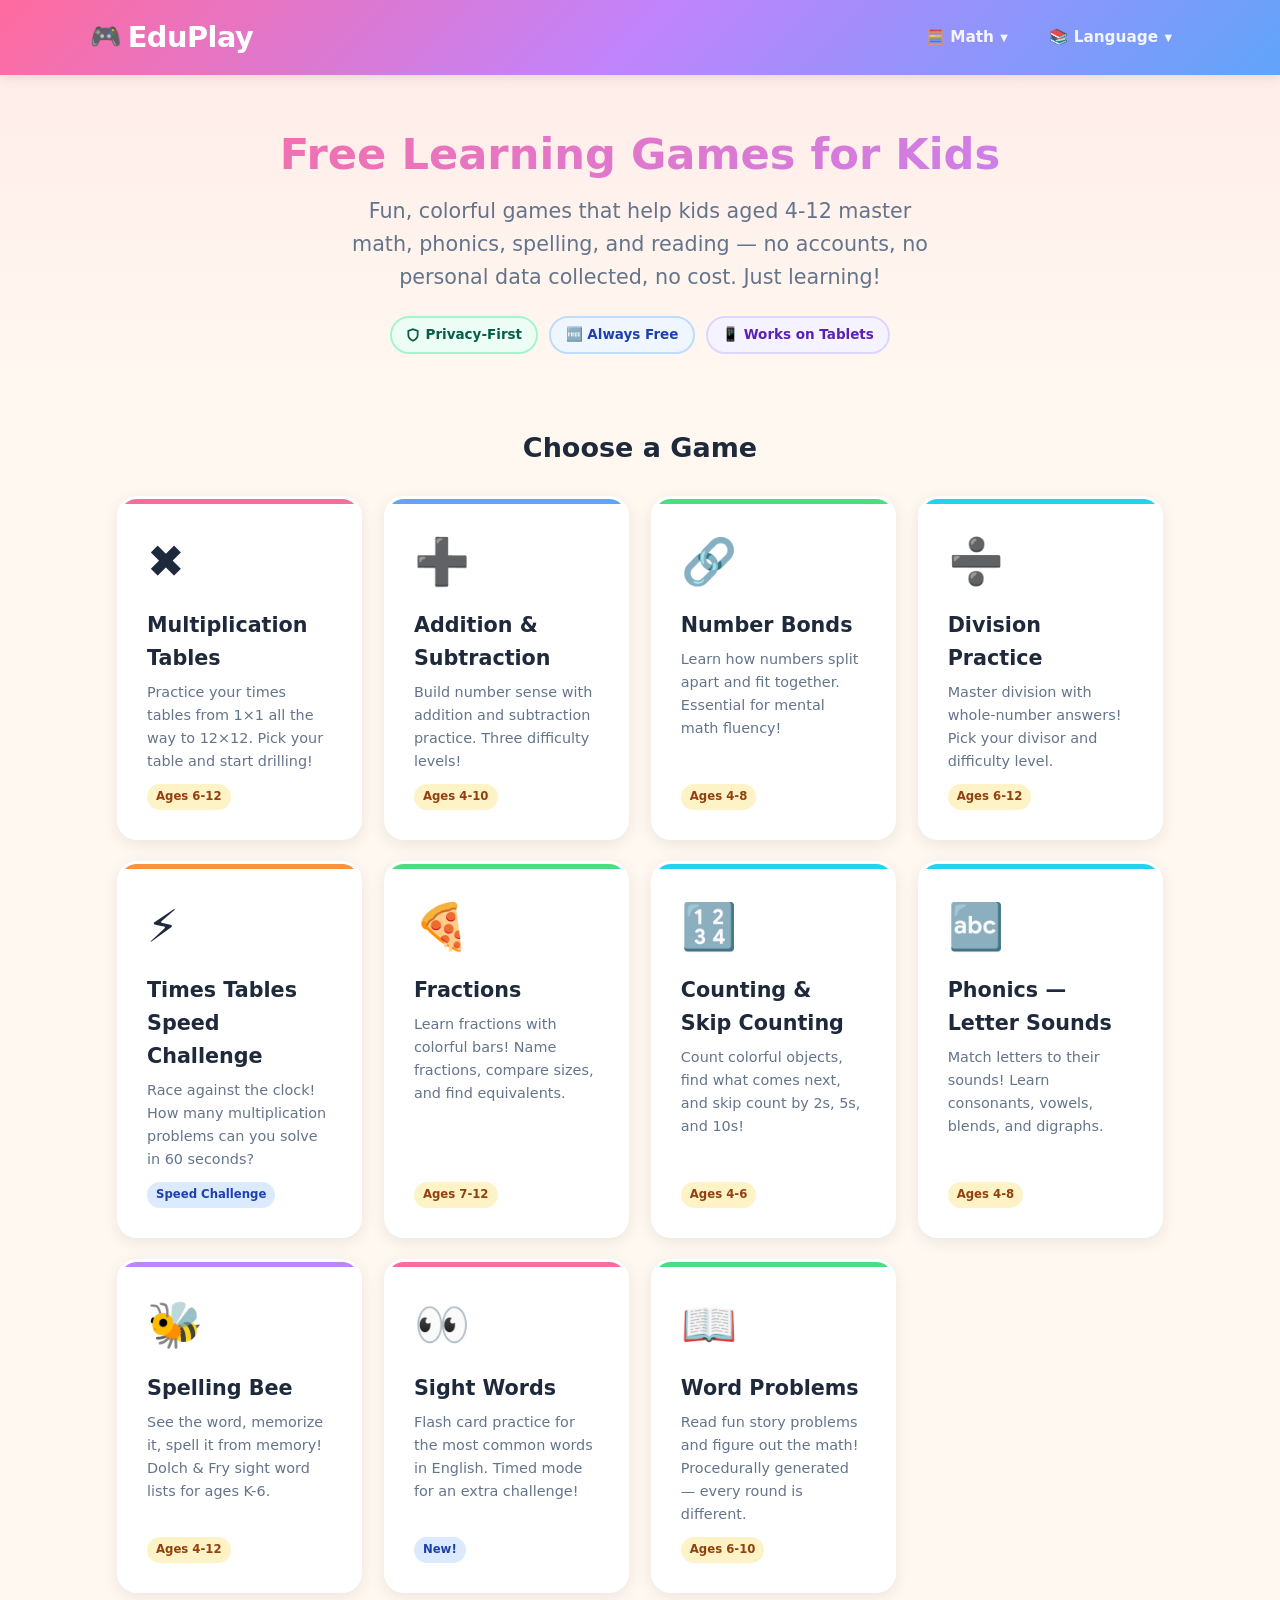
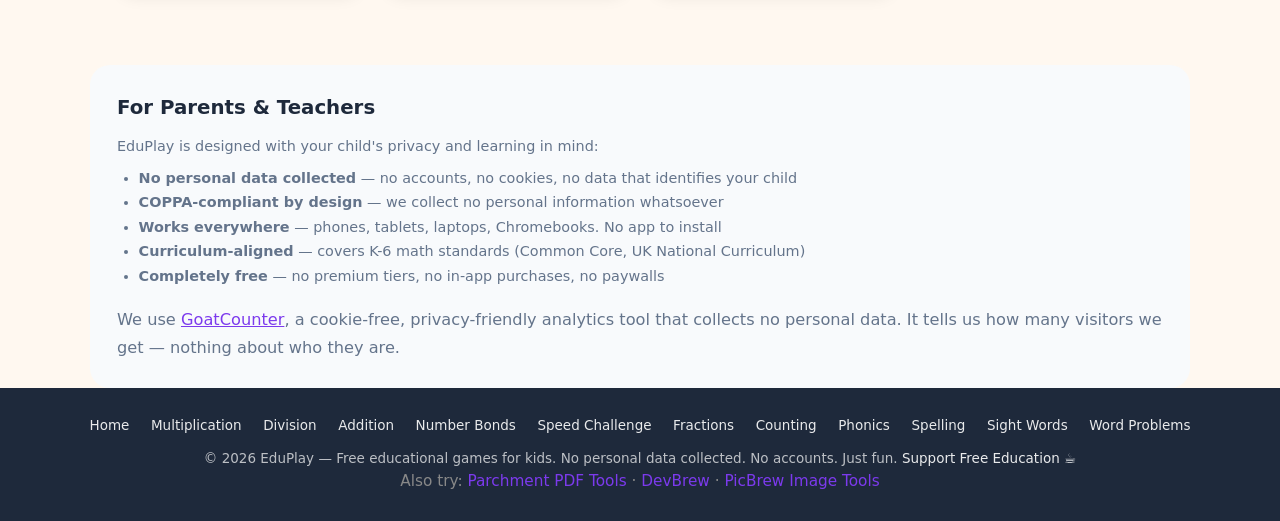
==== commit 0c9b76f1: "Fix privacy claims + add Next button to all games - Replace 'No tracking' with 'No personal data col" ====
--- a/index.html
+++ b/index.html
@@ -3,11 +3,11 @@
 <head>
   <meta charset="UTF-8">
   <meta name="viewport" content="width=device-width, initial-scale=1.0">
-  <title>EduPlay — Free Math Games for Kids | No Tracking, No Accounts</title>
-  <meta name="description" content="Free educational games for kids ages 4-12. Math, phonics, spelling, sight words &amp; more. No accounts, no tracking, no ads — 100% private and COPPA-safe.">
-  <meta name="keywords" content="math games, kids math, multiplication games, addition games, number bonds, phonics games, spelling games, sight words, free educational games, COPPA safe, no tracking">
+  <title>EduPlay — Free Math Games for Kids | No Accounts, Privacy-First</title>
+  <meta name="description" content="Free educational games for kids ages 4-12. Math, phonics, spelling, sight words &amp; more. No personal data collected, no accounts — privacy-first and COPPA-safe.">
+  <meta name="keywords" content="math games, kids math, multiplication games, addition games, number bonds, phonics games, spelling games, sight words, free educational games, COPPA safe, privacy first">
   <meta property="og:title" content="EduPlay — Free Math Games for Kids">
-  <meta property="og:description" content="Fun, free math games for ages 4-12. No accounts, no tracking. Just learning!">
+  <meta property="og:description" content="Fun, free math games for ages 4-12. No accounts, no personal data collected. Just learning!">
   <meta property="og:type" content="website">
   <meta property="og:url" content="https://dannycranmer.github.io/eduplay/">
   <link rel="icon" type="image/svg+xml" href="favicon.svg">
@@ -18,7 +18,7 @@
     "@context": "https://schema.org",
     "@type": "WebApplication",
     "name": "EduPlay",
-    "description": "Free educational math games for kids ages 4-12. No tracking, no accounts.",
+    "description": "Free educational math games for kids ages 4-12. No personal data collected, no accounts.",
     "url": "https://dannycranmer.github.io/eduplay/",
     "applicationCategory": "EducationalApplication",
     "audience": {
@@ -96,17 +96,17 @@
         <a href="sight-words.html" class="mobile-nav-item"><span class="mobile-nav-item-icon">👁️</span><span class="mobile-nav-item-label">Sight Words</span></a>
       </div>
     </div>
-    <div class="mobile-nav-privacy">🛡️ No tracking · No accounts · 100% private</div>
+    <div class="mobile-nav-privacy">🛡️ No personal data collected · No accounts · Privacy-first</div>
   </nav>
 
   <main>
     <section class="hero">
       <h1>Free Learning Games for Kids</h1>
-      <p>Fun, colorful games that help kids aged 4-12 master math, phonics, spelling, and reading — no accounts, no tracking, no cost. Just learning!</p>
+      <p>Fun, colorful games that help kids aged 4-12 master math, phonics, spelling, and reading — no accounts, no personal data collected, no cost. Just learning!</p>
       <div class="hero-badges">
         <span class="badge badge-green">
           <svg width="14" height="14" viewBox="0 0 24 24" fill="none" stroke="currentColor" stroke-width="3" stroke-linecap="round"><path d="M12 22s8-4 8-10V5l-8-3-8 3v7c0 6 8 10 8 10z"/></svg>
-          100% Private
+          Privacy-First
         </span>
         <span class="badge badge-blue">🆓 Always Free</span>
         <span class="badge badge-purple">📱 Works on Tablets</span>
@@ -190,12 +190,13 @@
       <h2>For Parents &amp; Teachers</h2>
       <p>EduPlay is designed with your child's privacy and learning in mind:</p>
       <ul>
-        <li><strong>Zero data collection</strong> — no accounts, no cookies, no analytics that track your child</li>
-        <li><strong>COPPA-compliant by design</strong> — we don't collect anything, so there's nothing to protect</li>
+        <li><strong>No personal data collected</strong> — no accounts, no cookies, no data that identifies your child</li>
+        <li><strong>COPPA-compliant by design</strong> — we collect no personal information whatsoever</li>
         <li><strong>Works everywhere</strong> — phones, tablets, laptops, Chromebooks. No app to install</li>
         <li><strong>Curriculum-aligned</strong> — covers K-6 math standards (Common Core, UK National Curriculum)</li>
         <li><strong>Completely free</strong> — no premium tiers, no in-app purchases, no paywalls</li>
       </ul>
+      <p style="margin-top:1rem;font-size:0.9rem;color:#64748B;">We use <a href="https://www.goatcounter.com/" target="_blank" rel="noopener" style="color:#7c3aed;">GoatCounter</a>, a cookie-free, privacy-friendly analytics tool that collects no personal data. It tells us how many visitors we get — nothing about who they are.</p>
     </section>
   </main>
 
@@ -214,7 +215,7 @@
       <a href="sight-words.html">Sight Words</a>
       <a href="word-problems.html">Word Problems</a>
     </div>
-    <p>&copy; 2026 EduPlay — Free educational games for kids. No tracking. No accounts. Just fun. <a href="https://buymeacoffee.com/dairylea" target="_blank" rel="noopener">Support Free Education ☕</a></p>
+    <p>&copy; 2026 EduPlay — Free educational games for kids. No personal data collected. No accounts. Just fun. <a href="https://buymeacoffee.com/dairylea" target="_blank" rel="noopener">Support Free Education ☕</a></p>
     <p style="font-size:.85rem;color:#888">Also try: <a href="https://dannycranmer.github.io/parchment/" target="_blank" rel="noopener" style="color:#7c3aed">Parchment PDF Tools</a> · <a href="https://devbrew.org/" target="_blank" rel="noopener" style="color:#7c3aed">DevBrew</a> · <a href="https://dannycranmer.github.io/imagetoolkit/" target="_blank" rel="noopener" style="color:#7c3aed">PicBrew Image Tools</a></p>
   </footer>
 
--- a/css/style.css
+++ b/css/style.css
@@ -726,6 +726,26 @@
 .feedback-correct { color: #16A34A; }
 .feedback-wrong { color: #DC2626; }
 
+.next-btn {
+  display: inline-block;
+  margin-top: 0.7rem;
+  padding: 0.6rem 1.6rem;
+  font-size: 1.1rem;
+  font-weight: 800;
+  font-family: inherit;
+  color: #fff;
+  background: linear-gradient(135deg, var(--blue), var(--purple));
+  border: none;
+  border-radius: var(--radius-sm);
+  cursor: pointer;
+  box-shadow: 0 3px 10px rgba(96,165,250,0.3);
+  transition: transform 0.15s, box-shadow 0.15s;
+  min-width: 100px;
+  min-height: 44px;
+}
+.next-btn:hover { transform: translateY(-2px); box-shadow: 0 5px 14px rgba(96,165,250,0.4); }
+.next-btn:active { transform: translateY(0); }
+
 /* Primary action buttons */
 .btn {
   display: inline-flex;
